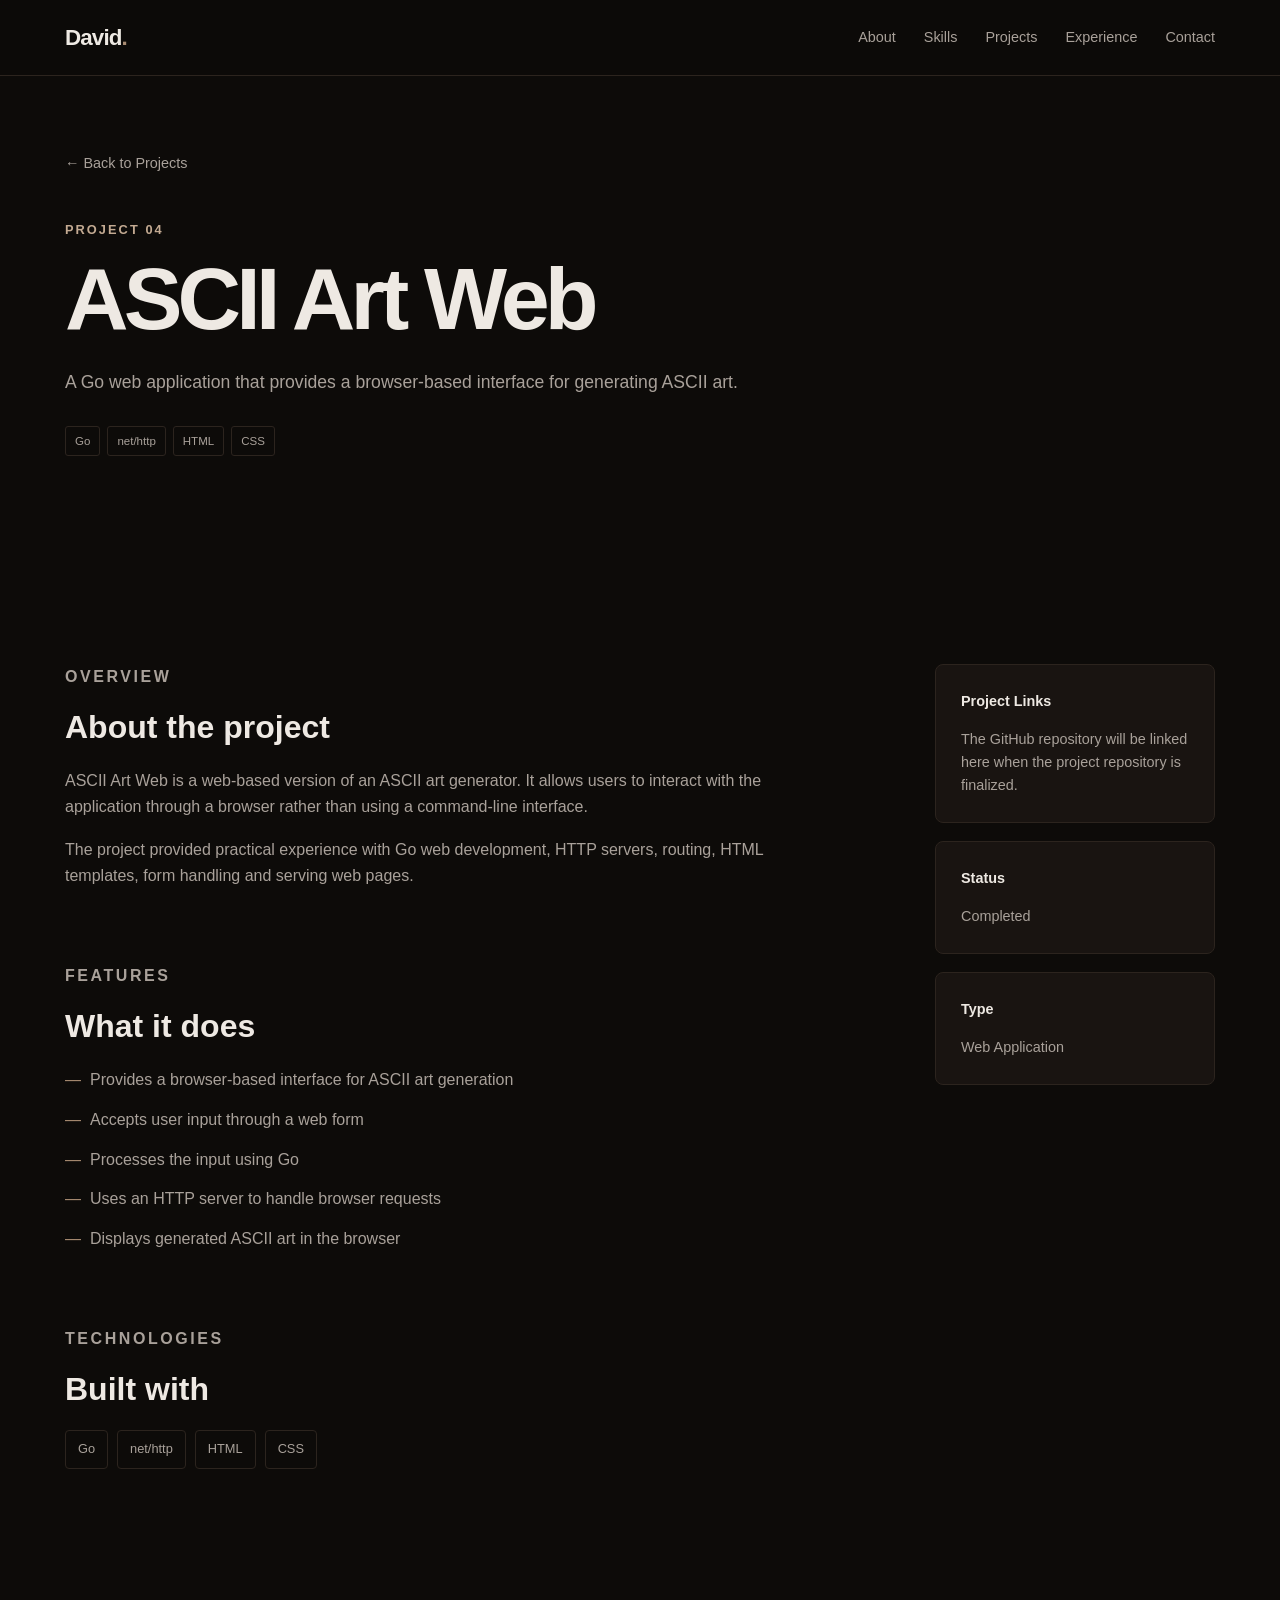
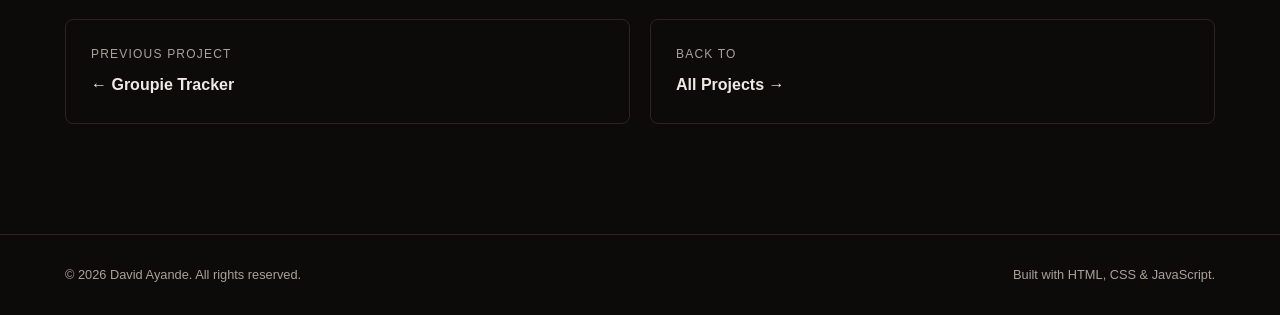
==== projects/ascii-art-web.html @ e3579073 "started building my portfolio" ====
<!DOCTYPE html>
<html lang="en">
<head>
    <meta charset="UTF-8">

    <meta
        name="viewport"
        content="width=device-width, initial-scale=1.0"
    >

    <title>ASCII Art Web | David Ayande</title>

    <meta
        name="description"
        content="A Go-based web application for generating ASCII art, built by David Ayande."
    >

    <link rel="stylesheet" href="../css/style.css">
</head>

<body>

    <!-- =========================
         NAVIGATION
    ========================== -->

    <header class="site-header">

        <nav class="navbar container">

            <a href="../index.html" class="logo">
                David<span>.</span>
            </a>

            <div class="nav-links">

                <a href="../index.html#about">
                    About
                </a>

                <a href="../index.html#skills">
                    Skills
                </a>

                <a href="../index.html#projects">
                    Projects
                </a>

                <a href="../index.html#experience">
                    Experience
                </a>

                <a href="../index.html#contact">
                    Contact
                </a>

            </div>

        </nav>

    </header>


    <main>

        <!-- =========================
             PROJECT HERO
        ========================== -->

        <section class="project-hero section">

            <div class="container">

                <a
                    href="../index.html#projects"
                    class="back-link"
                >
                    ← Back to Projects
                </a>

                <p class="section-label">
                    Project 04
                </p>

                <h1>
                    ASCII Art Web
                </h1>

                <p class="project-intro">
                    A Go web application that provides a browser-based
                    interface for generating ASCII art.
                </p>

                <div class="project-tags">

                    <span>Go</span>
                    <span>net/http</span>
                    <span>HTML</span>
                    <span>CSS</span>

                </div>

            </div>

        </section>


        <!-- =========================
             PROJECT CONTENT
        ========================== -->

        <section class="section">

            <div class="container project-layout">

                <div class="project-main">

                    <!-- Overview -->

                    <div class="project-section">

                        <p class="section-label">
                            Overview
                        </p>

                        <h2>
                            About the project
                        </h2>

                        <p>
                            ASCII Art Web is a web-based version of an
                            ASCII art generator. It allows users to
                            interact with the application through a
                            browser rather than using a command-line
                            interface.
                        </p>

                        <p>
                            The project provided practical experience
                            with Go web development, HTTP servers,
                            routing, HTML templates, form handling
                            and serving web pages.
                        </p>

                    </div>


                    <!-- Features -->

                    <div class="project-section">

                        <p class="section-label">
                            Features
                        </p>

                        <h2>
                            What it does
                        </h2>

                        <ul class="project-list">

                            <li>
                                Provides a browser-based interface
                                for ASCII art generation
                            </li>

                            <li>
                                Accepts user input through a web form
                            </li>

                            <li>
                                Processes the input using Go
                            </li>

                            <li>
                                Uses an HTTP server to handle
                                browser requests
                            </li>

                            <li>
                                Displays generated ASCII art
                                in the browser
                            </li>

                        </ul>

                    </div>


                    <!-- Technologies -->

                    <div class="project-section">

                        <p class="section-label">
                            Technologies
                        </p>

                        <h2>
                            Built with
                        </h2>

                        <div class="technology-list">

                            <span>Go</span>
                            <span>net/http</span>
                            <span>HTML</span>
                            <span>CSS</span>

                        </div>

                    </div>

                </div>


                <!-- =========================
                     SIDEBAR
                ========================== -->

                <aside class="project-sidebar">

                    <div class="project-info-card">

                        <h3>
                            Project Links
                        </h3>

                        <p>
                            The GitHub repository will be linked
                            here when the project repository is
                            finalized.
                        </p>

                    </div>


                    <div class="project-info-card">

                        <h3>
                            Status
                        </h3>

                        <p>
                            Completed
                        </p>

                    </div>


                    <div class="project-info-card">

                        <h3>
                            Type
                        </h3>

                        <p>
                            Web Application
                        </p>

                    </div>

                </aside>

            </div>

        </section>


        <!-- =========================
             PROJECT NAVIGATION
        ========================== -->

        <section class="section project-navigation">

            <div class="container">

                <div class="project-nav-links">

                    <a
                        href="groupie-tracker.html"
                        class="next-project"
                    >
                        <span>Previous Project</span>

                        <strong>
                            ← Groupie Tracker
                        </strong>
                    </a>


                    <a
                        href="../index.html#projects"
                        class="next-project"
                    >
                        <span>Back to</span>

                        <strong>
                            All Projects →
                        </strong>
                    </a>

                </div>

            </div>

        </section>

    </main>


    <!-- =========================
         FOOTER
    ========================== -->

    <footer class="site-footer">

        <div class="container footer-content">

            <p>
                © 2026 David Ayande. All rights reserved.
            </p>

            <p>
                Built with HTML, CSS & JavaScript.
            </p>

        </div>

    </footer>

</body>
</html>
---- css/style.css ----
/* =========================================
   1. RESET & BASIC SETTINGS
========================================= */

* {
    margin: 0;
    padding: 0;
    box-sizing: border-box;
}

html {
    scroll-behavior: smooth;
}

body {
    font-family: Arial, Helvetica, sans-serif;
    background: #0d0b09;
    color: #eee9e3;
    line-height: 1.6;
}


/* =========================================
   2. CSS VARIABLES
========================================= */

:root {
    --background: #0d0b09;
    --background-soft: #15110e;
    --card: #191411;

    --text: #eee9e3;
    --text-muted: #a9a19a;

    --accent: #a88b72;
    --accent-light: #c3aa92;

    --border: #2c241e;

    --max-width: 1150px;

    --transition: 0.3s ease;
}


/* =========================================
   3. LIGHT THEME
========================================= */

body.light-theme {
    --background: #f4f1ed;
    --background-soft: #ebe6df;
    --card: #ffffff;

    --text: #211d19;
    --text-muted: #68615a;

    --accent: #755d47;
    --accent-light: #5e4938;

    --border: #d8d0c7;
}


/* =========================================
   4. GENERAL ELEMENTS
========================================= */

body {
    background: var(--background);
    color: var(--text);
    transition:
        background var(--transition),
        color var(--transition);
}

a {
    color: inherit;
    text-decoration: none;
}

button {
    font: inherit;
}

.container {
    width: min(90%, var(--max-width));
    margin: 0 auto;
}

.section {
    padding: 110px 0;
}

.section-heading {
    max-width: 700px;
    margin-bottom: 55px;
}

.section-label,
.eyebrow {
    color: var(--accent-light);
    font-size: 0.8rem;
    font-weight: 700;
    letter-spacing: 0.16em;
    text-transform: uppercase;
    margin-bottom: 14px;
}

.section-heading h2 {
    font-size: clamp(2rem, 4vw, 3rem);
    line-height: 1.15;
    margin-bottom: 18px;
}

.section-heading > p:last-child {
    color: var(--text-muted);
}


/* =========================================
   5. NAVIGATION
========================================= */

.site-header {
    position: fixed;
    top: 0;
    left: 0;
    width: 100%;
    z-index: 1000;

    background: rgba(13, 11, 9, 0.88);
    border-bottom: 1px solid var(--border);

    backdrop-filter: blur(12px);
}

.light-theme .site-header {
    background: rgba(244, 241, 237, 0.88);
}

.navbar {
    min-height: 75px;

    display: flex;
    align-items: center;
    justify-content: space-between;
}

.logo {
    font-size: 1.4rem;
    font-weight: 700;
    letter-spacing: -0.04em;
}

.logo span {
    color: var(--accent);
}

.nav-links {
    display: flex;
    align-items: center;
    gap: 28px;
}

.nav-links a {
    color: var(--text-muted);
    font-size: 0.9rem;

    transition: color var(--transition);
}

.nav-links a:hover {
    color: var(--text);
}

.theme-toggle,
.menu-toggle {
    border: none;
    background: transparent;
    color: var(--text);

    cursor: pointer;
}

.theme-toggle {
    font-size: 1.2rem;
    margin-left: 8px;
}

.menu-toggle {
    display: none;
    font-size: 1.5rem;
}


/* =========================================
   6. HERO
========================================= */

.hero {
    min-height: 100vh;
    padding-top: 130px;

    display: flex;
    align-items: center;
}

.hero-content {
    display: grid;
    grid-template-columns: 1.2fr 0.8fr;
    align-items: center;
    gap: 80px;
}

.hero-text {
    max-width: 700px;
}

.hero h1 {
    font-size: clamp(3rem, 7vw, 5.8rem);
    line-height: 0.98;
    letter-spacing: -0.055em;
    margin-bottom: 30px;
}

.hero h1 span {
    display: block;
    color: var(--accent-light);
}

.hero-description {
    max-width: 620px;

    color: var(--text-muted);
    font-size: 1.05rem;

    margin-bottom: 35px;
}

.hero-actions {
    display: flex;
    flex-wrap: wrap;
    gap: 14px;
}

.button {
    display: inline-flex;
    align-items: center;
    justify-content: center;

    padding: 13px 22px;

    border-radius: 4px;

    font-size: 0.9rem;
    font-weight: 600;

    transition:
        transform var(--transition),
        background var(--transition),
        color var(--transition),
        border-color var(--transition);
}

.button:hover {
    transform: translateY(-2px);
}

.button-primary {
    background: var(--accent);
    color: #120f0c;
}

.button-primary:hover {
    background: var(--accent-light);
}

.button-secondary {
    border: 1px solid var(--border);
    color: var(--text);
}

.button-secondary:hover {
    border-color: var(--accent);
}

.hero-image {
    display: flex;
    justify-content: center;
}

.hero-image img {
    width: min(100%, 360px);
    aspect-ratio: 1 / 1;

    object-fit: cover;

    border-radius: 8px;

    border: 1px solid var(--border);

    filter: saturate(0.85);
}


/* =========================================
   7. ABOUT
========================================= */

.about-content {
    max-width: 800px;
}

.about-text {
    display: flex;
    flex-direction: column;
    gap: 20px;
}

.about-text p {
    color: var(--text-muted);
    font-size: 1.05rem;
}


/* =========================================
   8. CURRENTLY
========================================= */

.currently-section {
    padding-top: 0;
}

.currently-card {
    display: flex;
    align-items: flex-start;
    gap: 25px;

    padding: 35px;

    background: var(--background-soft);
    border: 1px solid var(--border);
    border-radius: 8px;
}

.currently-icon {
    width: 45px;
    height: 45px;

    flex-shrink: 0;

    display: flex;
    align-items: center;
    justify-content: center;

    border: 1px solid var(--border);
    border-radius: 50%;

    color: var(--accent-light);
}

.currently-card h2 {
    font-size: 1.5rem;
    margin-bottom: 10px;
}

.currently-card p:last-child {
    color: var(--text-muted);
}


/* =========================================
   9. SKILLS
========================================= */

.skills-grid {
    display: grid;
    grid-template-columns: repeat(3, 1fr);
    gap: 18px;
}

.skill-card {
    padding: 30px;

    background: var(--card);
    border: 1px solid var(--border);
    border-radius: 8px;

    transition:
        transform var(--transition),
        border-color var(--transition);
}

.skill-card:hover {
    transform: translateY(-4px);
    border-color: var(--accent);
}

.skill-card h3 {
    font-size: 1.05rem;
    margin-bottom: 18px;
}

.skill-card ul {
    list-style: none;

    display: flex;
    flex-direction: column;
    gap: 9px;
}

.skill-card li {
    color: var(--text-muted);
    font-size: 0.92rem;
}


/* =========================================
   10. PROJECTS
========================================= */

.projects-grid {
    display: grid;
    grid-template-columns: repeat(2, 1fr);
    gap: 20px;
}

.project-card {
    position: relative;

    padding: 35px;

    background: var(--card);
    border: 1px solid var(--border);
    border-radius: 8px;

    transition:
        transform var(--transition),
        border-color var(--transition);
}

.project-card:hover {
    transform: translateY(-5px);
    border-color: var(--accent);
}

.project-number {
    color: var(--accent);

    font-size: 0.75rem;
    font-weight: 700;
    letter-spacing: 0.1em;

    margin-bottom: 25px;
}

.project-card h3 {
    font-size: 1.5rem;
    margin-bottom: 14px;
}

.project-card p {
    color: var(--text-muted);
    font-size: 0.95rem;

    margin-bottom: 25px;
}

.project-tags {
    display: flex;
    flex-wrap: wrap;
    gap: 7px;

    margin-bottom: 28px;
}

.project-tags span {
    padding: 5px 9px;

    border: 1px solid var(--border);
    border-radius: 3px;

    color: var(--text-muted);

    font-size: 0.72rem;
}

.project-link {
    color: var(--accent-light);

    font-size: 0.9rem;
    font-weight: 600;

    transition: color var(--transition);
}

.project-link:hover {
    color: var(--text);
}

.github-link {
    margin-top: 35px;
}


/* =========================================
   11. EXPERIENCE / TIMELINE
========================================= */

.timeline {
    position: relative;

    max-width: 800px;

    border-left: 1px solid var(--border);

    padding-left: 35px;
}

.timeline-item {
    position: relative;
}

.timeline-marker {
    position: absolute;

    width: 11px;
    height: 11px;

    left: -41px;
    top: 7px;

    background: var(--accent);
    border-radius: 50%;
}

.timeline-date {
    color: var(--accent-light);

    font-size: 0.8rem;
    font-weight: 600;

    margin-bottom: 10px;
}

.timeline-content h3 {
    font-size: 1.4rem;
    margin-bottom: 4px;
}

.timeline-content h4 {
    color: var(--text-muted);

    font-size: 0.95rem;
    font-weight: 500;

    margin-bottom: 18px;
}

.timeline-content > p:last-child {
    color: var(--text-muted);
}


/* =========================================
   12. EDUCATION
========================================= */

.education-card {
    max-width: 800px;

    padding: 30px;

    background: var(--card);
    border: 1px solid var(--border);
    border-radius: 8px;
}

.education-date {
    color: var(--accent-light);

    font-size: 0.8rem;
    font-weight: 600;

    margin-bottom: 10px;
}

.education-card h3 {
    font-size: 1.35rem;
    margin-bottom: 8px;
}

.education-card p:last-child {
    color: var(--text-muted);
}


/* =========================================
   13. CONTACT
========================================= */

.contact-section {
    padding-bottom: 130px;
}

.contact-content {
    max-width: 750px;
}

.contact-content h2 {
    font-size: clamp(2.3rem, 5vw, 4rem);
    line-height: 1.05;
    letter-spacing: -0.04em;

    margin-bottom: 20px;
}

.contact-content > p:not(.section-label) {
    color: var(--text-muted);
    margin-bottom: 35px;
}

.contact-links {
    border-top: 1px solid var(--border);
}

.contact-link {
    display: flex;
    align-items: center;
    justify-content: space-between;

    padding: 18px 0;

    border-bottom: 1px solid var(--border);

    color: var(--text-muted);

    transition:
        color var(--transition),
        padding-left var(--transition);
}

.contact-link:hover {
    color: var(--text);
    padding-left: 8px;
}


/* =========================================
   14. FOOTER
========================================= */

.site-footer {
    border-top: 1px solid var(--border);

    padding: 30px 0;
}

.footer-content {
    display: flex;
    align-items: center;
    justify-content: space-between;
    gap: 20px;

    color: var(--text-muted);

    font-size: 0.8rem;
}


/* =========================================
   15. SCROLL REVEAL ANIMATION
========================================= */

.reveal {
    opacity: 0;
    transform: translateY(20px);

    transition:
        opacity 0.7s ease,
        transform 0.7s ease;
}

.reveal.visible {
    opacity: 1;
    transform: translateY(0);
}


/* =========================================
   16. RESPONSIVE DESIGN — TABLETS
========================================= */

@media (max-width: 900px) {

    .hero-content {
        grid-template-columns: 1fr;

        gap: 50px;
    }

    .hero-image {
        justify-content: flex-start;
    }

    .hero-image img {
        width: 280px;
    }

    .skills-grid {
        grid-template-columns: repeat(2, 1fr);
    }
}


/* =========================================
   17. RESPONSIVE DESIGN — MOBILE
========================================= */

@media (max-width: 700px) {

    .section {
        padding: 80px 0;
    }

    .menu-toggle {
        display: block;
    }

    .nav-links {
        position: absolute;

        top: 75px;
        left: 0;

        width: 100%;

        padding: 20px;

        background: var(--background);

        border-bottom: 1px solid var(--border);

        display: none;

        flex-direction: column;
        align-items: flex-start;

        gap: 18px;
    }

    .nav-links.active {
        display: flex;
    }

    .theme-toggle {
        margin-left: 0;
    }

    .hero {
        min-height: auto;
        padding-top: 130px;
        padding-bottom: 80px;
    }

    .hero h1 {
        font-size: clamp(2.8rem, 13vw, 4.5rem);
    }

    .hero-description {
        font-size: 1rem;
    }

    .hero-image img {
        width: 240px;
    }

    .skills-grid,
    .projects-grid {
        grid-template-columns: 1fr;
    }

    .currently-card {
        flex-direction: column;
    }

    .footer-content {
        flex-direction: column;
        align-items: flex-start;
    }
}


/* =========================================
   18. VERY SMALL SCREENS
========================================= */

@media (max-width: 400px) {

    .hero-actions {
        flex-direction: column;
        align-items: stretch;
    }

    .button {
        width: 100%;
    }

    .project-card,
    .skill-card,
    .education-card {
        padding: 25px;
    }
}

/* =========================================
   19. PROJECT PAGE
========================================= */

.project-hero {
    padding-top: 150px;
    padding-bottom: 70px;
}

.back-link {
    display: inline-block;

    color: var(--text-muted);

    font-size: 0.9rem;

    margin-bottom: 45px;

    transition: color var(--transition);
}

.back-link:hover {
    color: var(--text);
}

.project-hero h1 {
    max-width: 900px;

    font-size: clamp(3rem, 7vw, 5.5rem);
    line-height: 1;
    letter-spacing: -0.055em;

    margin-bottom: 25px;
}

.project-intro {
    max-width: 720px;

    color: var(--text-muted);

    font-size: 1.1rem;

    margin-bottom: 30px;
}


/* =========================================
   20. PROJECT LAYOUT
========================================= */

.project-layout {
    display: grid;

    grid-template-columns: minmax(0, 1fr) 280px;

    gap: 80px;

    align-items: start;
}

.project-main {
    max-width: 750px;
}

.project-section {
    margin-bottom: 75px;
}

.project-section:last-child {
    margin-bottom: 0;
}

.project-section h2 {
    font-size: 2rem;

    line-height: 1.2;

    margin-bottom: 22px;
}

.project-section p {
    color: var(--text-muted);

    font-size: 1rem;

    margin-bottom: 18px;
}

.project-section p:last-child {
    margin-bottom: 0;
}


/* =========================================
   21. PROJECT LIST
========================================= */

.project-list {
    list-style: none;

    display: flex;

    flex-direction: column;

    gap: 14px;
}

.project-list li {
    position: relative;

    padding-left: 25px;

    color: var(--text-muted);
}

.project-list li::before {
    content: "—";

    position: absolute;

    left: 0;

    color: var(--accent);
}


/* =========================================
   22. TECHNOLOGY LIST
========================================= */

.technology-list {
    display: flex;

    flex-wrap: wrap;

    gap: 9px;
}

.technology-list span {
    padding: 8px 12px;

    border: 1px solid var(--border);

    border-radius: 4px;

    color: var(--text-muted);

    font-size: 0.8rem;
}


/* =========================================
   23. PROJECT SIDEBAR
========================================= */

.project-sidebar {
    position: sticky;

    top: 110px;

    display: flex;

    flex-direction: column;

    gap: 18px;
}

.project-info-card {
    padding: 25px;

    background: var(--card);

    border: 1px solid var(--border);

    border-radius: 8px;
}

.project-info-card h3 {
    font-size: 0.9rem;

    margin-bottom: 15px;
}

.project-info-card p {
    color: var(--text-muted);

    font-size: 0.9rem;
}

.project-info-card .project-link {
    display: block;

    margin-bottom: 12px;
}

.project-info-card .project-link:last-child {
    margin-bottom: 0;
}


/* =========================================
   24. PROJECT NAVIGATION
========================================= */

.project-navigation {
    padding-top: 40px;
}

.project-nav-links {
    display: grid;

    grid-template-columns: 1fr 1fr;

    gap: 20px;
}

.next-project {
    display: flex;

    flex-direction: column;

    gap: 8px;

    padding: 25px;

    border: 1px solid var(--border);

    border-radius: 8px;

    transition:
        border-color var(--transition),
        transform var(--transition);
}

.next-project:hover {
    border-color: var(--accent);

    transform: translateY(-3px);
}

.next-project span {
    color: var(--text-muted);

    font-size: 0.75rem;

    text-transform: uppercase;

    letter-spacing: 0.1em;
}

.next-project strong {
    color: var(--text);

    font-size: 1rem;
}


/* =========================================
   25. PROJECT PAGE RESPONSIVE DESIGN
========================================= */

@media (max-width: 800px) {

    .project-layout {
        grid-template-columns: 1fr;

        gap: 50px;
    }

    .project-sidebar {
        position: static;

        display: grid;

        grid-template-columns: repeat(2, 1fr);
    }

    .project-info-card:first-child {
        grid-column: 1 / -1;
    }
}


@media (max-width: 600px) {

    .project-hero {
        padding-top: 125px;
    }

    .project-hero h1 {
        font-size: clamp(2.7rem, 13vw, 4rem);
    }

    .project-intro {
        font-size: 1rem;
    }

    .project-section {
        margin-bottom: 55px;
    }

    .project-section h2 {
        font-size: 1.7rem;
    }

    .project-sidebar {
        grid-template-columns: 1fr;
    }

    .project-info-card:first-child {
        grid-column: auto;
    }

    .project-nav-links {
        grid-template-columns: 1fr;
    }
}
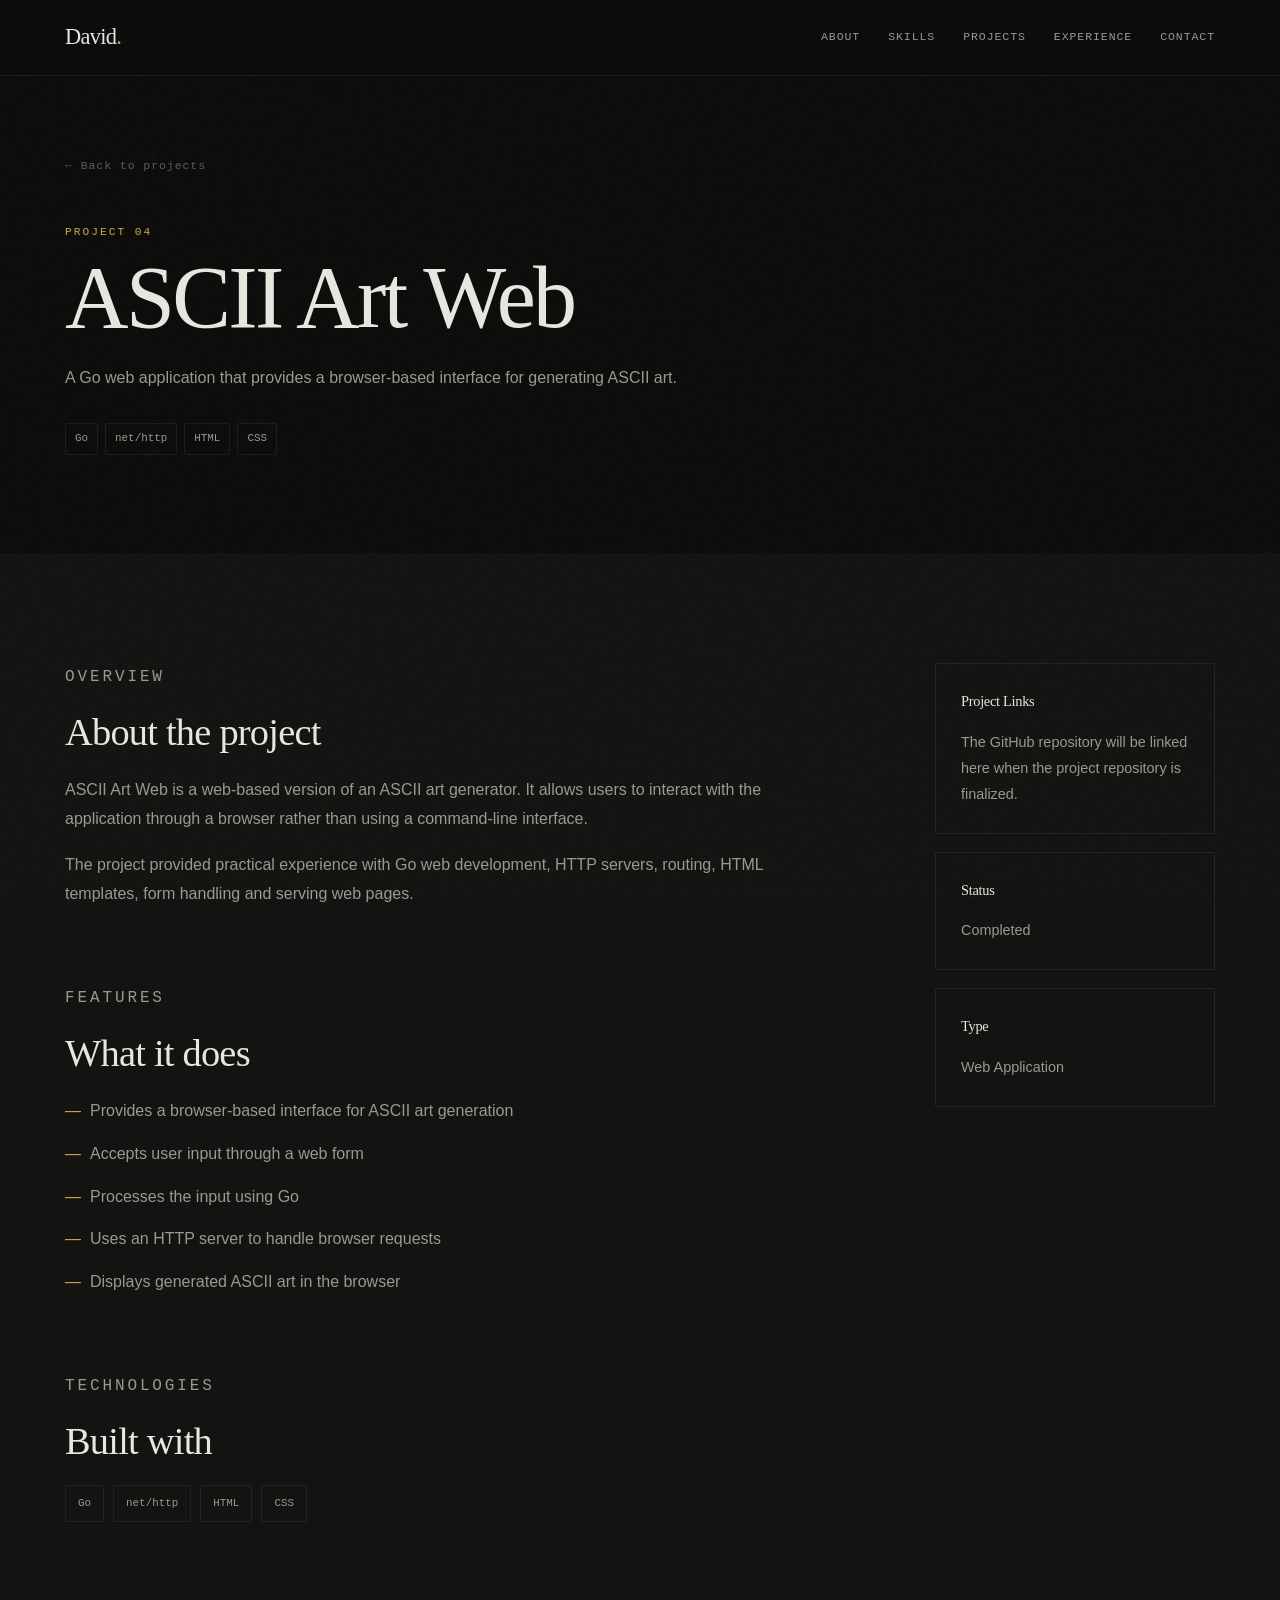
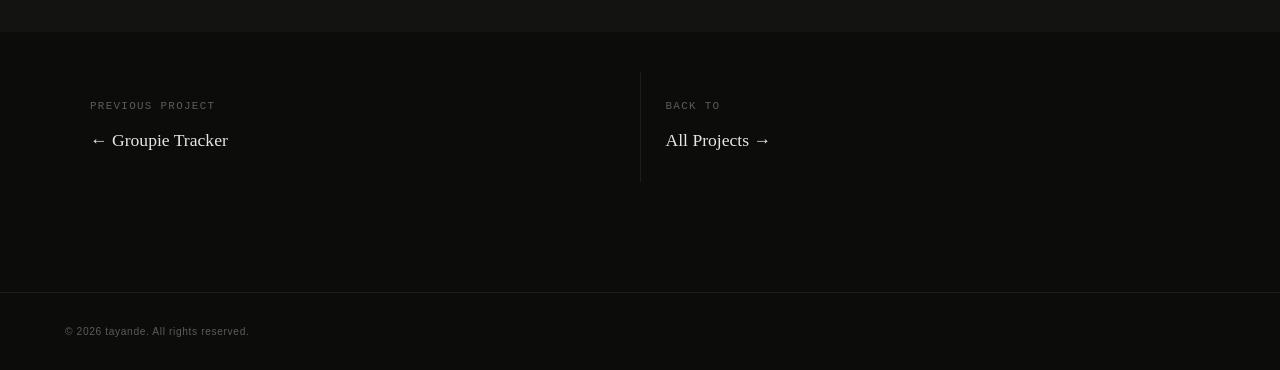
==== commit 2b0f0570: "portfolio site" ====
--- a/projects/ascii-art-web.html
+++ b/projects/ascii-art-web.html
@@ -75,7 +75,7 @@
                     href="../index.html#projects"
                     class="back-link"
                 >
-                    ← Back to Projects
+                    ← Back to projects
                 </a>
 
                 <p class="section-label">
@@ -317,11 +317,7 @@
         <div class="container footer-content">
 
             <p>
-                © 2026 David Ayande. All rights reserved.
-            </p>
-
-            <p>
-                Built with HTML, CSS & JavaScript.
+                © 2026 tayande. All rights reserved.
             </p>
 
         </div>
--- a/css/style.css
+++ b/css/style.css
@@ -1,6 +1,8 @@
-/* =========================================
+/*
+   =========================================
    1. RESET & BASIC SETTINGS
-========================================= */
+   =========================================
+*/
 
 * {
     margin: 0;
@@ -12,67 +14,143 @@
     scroll-behavior: smooth;
 }
 
+:root {
+    --bg: #0c0c0b;
+    --bg-2: #131311;
+    --bg-3: #1a1a17;
+
+    --border: rgba(255, 255, 255, 0.07);
+    --border-h: rgba(255, 255, 255, 0.14);
+
+    --text: #e8e6df;
+    --text-2: #9b9890;
+    --text-3: #5e5c56;
+
+    --accent: #c9a84c;
+    --accent-2: #e2c47a;
+
+    --accent-dim: rgba(201, 168, 76, 0.12);
+    --accent-dim2: rgba(201, 168, 76, 0.06);
+
+    --max-width: 1150px;
+
+    --transition: 0.25s ease;
+}
+
+
+/*
+   =========================================
+   2. BODY
+   =========================================
+*/
+
 body {
-    font-family: Arial, Helvetica, sans-serif;
-    background: #0d0b09;
-    color: #eee9e3;
-    line-height: 1.6;
-}
-
-
-/* =========================================
-   2. CSS VARIABLES
-========================================= */
-
-:root {
-    --background: #0d0b09;
-    --background-soft: #15110e;
-    --card: #191411;
-
-    --text: #eee9e3;
-    --text-muted: #a9a19a;
-
-    --accent: #a88b72;
-    --accent-light: #c3aa92;
-
-    --border: #2c241e;
-
-    --max-width: 1150px;
-
-    --transition: 0.3s ease;
-}
-
-
-/* =========================================
+    position: relative;
+
+    font-family: "DM Sans", sans-serif;
+    font-weight: 300;
+
+    background: var(--bg);
+    color: var(--text);
+
+    line-height: 1.8;
+
+    transition:
+        background 0.25s ease,
+        color 0.25s ease;
+}
+
+/*
+   Subtle film-grain texture
+*/
+
+body::before {
+    content: "";
+
+    position: fixed;
+    inset: 0;
+
+    width: 100%;
+    height: 100%;
+
+    pointer-events: none;
+
+    z-index: 9999;
+
+    opacity: 0.6;
+
+    background-image: url("data:image/svg+xml,%3Csvg viewBox='0 0 180 180' xmlns='http://www.w3.org/2000/svg'%3E%3Cfilter id='noise'%3E%3CfeTurbulence type='fractalNoise' baseFrequency='.85' numOctaves='4' stitchTiles='stitch'/%3E%3C/filter%3E%3Crect width='100%25' height='100%25' filter='url(%23noise)' opacity='.035'/%3E%3C/svg%3E");
+}
+
+
+/*
+   =========================================
    3. LIGHT THEME
-========================================= */
+   =========================================
+*/
 
 body.light-theme {
-    --background: #f4f1ed;
-    --background-soft: #ebe6df;
-    --card: #ffffff;
-
-    --text: #211d19;
-    --text-muted: #68615a;
-
-    --accent: #755d47;
-    --accent-light: #5e4938;
-
-    --border: #d8d0c7;
-}
-
-
-/* =========================================
-   4. GENERAL ELEMENTS
-========================================= */
-
-body {
-    background: var(--background);
-    color: var(--text);
-    transition:
-        background var(--transition),
-        color var(--transition);
-}
+    --bg: #f3f0ea;
+    --bg-2: #eae6de;
+    --bg-3: #dfdad1;
+
+    --border: rgba(30, 27, 22, 0.10);
+    --border-h: rgba(30, 27, 22, 0.18);
+
+    --text: #211f1b;
+    --text-2: #68645d;
+    --text-3: #8b877f;
+
+    --accent: #8d6d20;
+    --accent-2: #a9852f;
+
+    --accent-dim: rgba(141, 109, 32, 0.12);
+    --accent-dim2: rgba(141, 109, 32, 0.06);
+}
+
+
+/*
+   =========================================
+   4. TYPOGRAPHY
+   =========================================
+*/
+
+h1,
+h2,
+h3,
+h4,
+h5,
+h6 {
+    font-family: "Fraunces", serif;
+    font-weight: 300;
+    letter-spacing: -0.02em;
+}
+
+p {
+    font-family: "DM Sans", sans-serif;
+    font-weight: 300;
+}
+
+.section-label,
+.eyebrow,
+.project-number,
+.timeline-date,
+.education-date,
+.project-tags span,
+.technology-list span,
+.button,
+.nav-links a,
+.footer-content,
+.next-project span {
+    font-family: "DM Mono", monospace;
+}
+
+
+/*
+   =========================================
+   5. GENERAL ELEMENTS
+   =========================================
+*/
 
 a {
     color: inherit;
@@ -83,6 +161,24 @@
     font: inherit;
 }
 
+::selection {
+    background: var(--accent-dim);
+    color: var(--accent-2);
+}
+
+::-webkit-scrollbar {
+    width: 4px;
+}
+
+::-webkit-scrollbar-track {
+    background: var(--bg);
+}
+
+::-webkit-scrollbar-thumb {
+    background: var(--text-3);
+    border-radius: 2px;
+}
+
 .container {
     width: min(90%, var(--max-width));
     margin: 0 auto;
@@ -92,6 +188,10 @@
     padding: 110px 0;
 }
 
+.section:nth-of-type(even) {
+    background: var(--bg-2);
+}
+
 .section-heading {
     max-width: 700px;
     margin-bottom: 55px;
@@ -99,44 +199,55 @@
 
 .section-label,
 .eyebrow {
-    color: var(--accent-light);
-    font-size: 0.8rem;
-    font-weight: 700;
-    letter-spacing: 0.16em;
+    color: var(--accent);
+
+    font-size: 0.7rem;
+    font-weight: 400;
+
+    letter-spacing: 0.18em;
     text-transform: uppercase;
+
     margin-bottom: 14px;
 }
 
 .section-heading h2 {
-    font-size: clamp(2rem, 4vw, 3rem);
-    line-height: 1.15;
+    font-size: clamp(1.8rem, 4vw, 2.6rem);
+    line-height: 1.1;
+
     margin-bottom: 18px;
 }
 
 .section-heading > p:last-child {
-    color: var(--text-muted);
-}
-
-
-/* =========================================
-   5. NAVIGATION
-========================================= */
+    color: var(--text-2);
+}
+
+
+/*
+   =========================================
+   6. NAVIGATION
+   =========================================
+*/
 
 .site-header {
     position: fixed;
+
     top: 0;
     left: 0;
+
     width: 100%;
+
     z-index: 1000;
 
-    background: rgba(13, 11, 9, 0.88);
+    background: rgba(12, 12, 11, 0.82);
+
     border-bottom: 1px solid var(--border);
 
-    backdrop-filter: blur(12px);
+    backdrop-filter: blur(16px) saturate(1.4);
+    -webkit-backdrop-filter: blur(16px) saturate(1.4);
 }
 
 .light-theme .site-header {
-    background: rgba(244, 241, 237, 0.88);
+    background: rgba(243, 240, 234, 0.82);
 }
 
 .navbar {
@@ -148,9 +259,12 @@
 }
 
 .logo {
+    font-family: "Fraunces", serif;
+
     font-size: 1.4rem;
-    font-weight: 700;
-    letter-spacing: -0.04em;
+    font-weight: 300;
+
+    letter-spacing: -0.03em;
 }
 
 .logo span {
@@ -164,8 +278,13 @@
 }
 
 .nav-links a {
-    color: var(--text-muted);
-    font-size: 0.9rem;
+    color: var(--text-2);
+
+    font-size: 0.72rem;
+    font-weight: 400;
+
+    letter-spacing: 0.08em;
+    text-transform: uppercase;
 
     transition: color var(--transition);
 }
@@ -184,32 +303,157 @@
 }
 
 .theme-toggle {
-    font-size: 1.2rem;
+    font-family: "DM Mono", monospace;
+
+    font-size: 0.8rem;
+
     margin-left: 8px;
+
+    transition: color var(--transition);
+}
+
+.theme-toggle:hover {
+    color: var(--accent);
 }
 
 .menu-toggle {
     display: none;
-    font-size: 1.5rem;
-}
-
-
-/* =========================================
-   6. HERO
-========================================= */
+
+    width: 22px;
+    height: 18px;
+
+    position: relative;
+}
+
+.menu-toggle::before,
+.menu-toggle::after,
+.menu-toggle span {
+    content: "";
+
+    position: absolute;
+    left: 0;
+
+    width: 22px;
+    height: 1.5px;
+
+    background: var(--text);
+
+    transition:
+        transform 0.25s ease,
+        opacity 0.25s ease;
+}
+
+.menu-toggle::before {
+    top: 0;
+}
+
+.menu-toggle span {
+    top: 8px;
+}
+
+.menu-toggle::after {
+    top: 16px;
+}
+
+
+/*
+   =========================================
+   7. HERO
+   =========================================
+*/
 
 .hero {
+    position: relative;
+
     min-height: 100vh;
+
     padding-top: 130px;
 
     display: flex;
     align-items: center;
+
+    overflow: hidden;
+}
+
+/*
+   Hero grid
+*/
+
+.hero::before {
+    content: "";
+
+    position: absolute;
+
+    inset: 0;
+
+    pointer-events: none;
+
+    background-image:
+        linear-gradient(
+            to right,
+            var(--border) 1px,
+            transparent 1px
+        ),
+        linear-gradient(
+            to bottom,
+            var(--border) 1px,
+            transparent 1px
+        );
+
+    background-size: 60px 60px;
+
+    mask-image: linear-gradient(
+        to bottom,
+        transparent 0%,
+        transparent 25%,
+        black 85%,
+        black 100%
+    );
+
+    -webkit-mask-image: linear-gradient(
+        to bottom,
+        transparent 0%,
+        transparent 25%,
+        black 85%,
+        black 100%
+    );
+}
+
+/*
+   Hero glow
+*/
+
+.hero::after {
+    content: "";
+
+    position: absolute;
+
+    width: 700px;
+    height: 400px;
+
+    bottom: -180px;
+    left: 50%;
+
+    transform: translateX(-50%);
+
+    pointer-events: none;
+
+    background: radial-gradient(
+        ellipse,
+        rgba(201, 168, 76, 0.08),
+        transparent 70%
+    );
 }
 
 .hero-content {
+    position: relative;
+    z-index: 1;
+
     display: grid;
     grid-template-columns: 1.2fr 0.8fr;
+
     align-items: center;
+
     gap: 80px;
 }
 
@@ -218,22 +462,31 @@
 }
 
 .hero h1 {
-    font-size: clamp(3rem, 7vw, 5.8rem);
-    line-height: 0.98;
-    letter-spacing: -0.055em;
+    font-size: clamp(3rem, 8vw, 7rem);
+
+    line-height: 0.95;
+
+    letter-spacing: -0.03em;
+
     margin-bottom: 30px;
 }
 
 .hero h1 span {
     display: block;
-    color: var(--accent-light);
+
+    color: var(--accent);
+
+    font-style: italic;
 }
 
 .hero-description {
     max-width: 620px;
 
-    color: var(--text-muted);
-    font-size: 1.05rem;
+    color: var(--text-2);
+
+    font-size: 1rem;
+
+    line-height: 1.8;
 
     margin-bottom: 35px;
 }
@@ -241,26 +494,31 @@
 .hero-actions {
     display: flex;
     flex-wrap: wrap;
+
     gap: 14px;
 }
 
 .button {
     display: inline-flex;
+
     align-items: center;
     justify-content: center;
 
     padding: 13px 22px;
 
-    border-radius: 4px;
-
-    font-size: 0.9rem;
-    font-weight: 600;
+    border-radius: 2px;
+
+    font-size: 0.75rem;
+    font-weight: 400;
+
+    letter-spacing: 0.08em;
+    text-transform: uppercase;
 
     transition:
-        transform var(--transition),
-        background var(--transition),
-        color var(--transition),
-        border-color var(--transition);
+        transform 0.25s ease,
+        background 0.25s ease,
+        color 0.25s ease,
+        border-color 0.25s ease;
 }
 
 .button:hover {
@@ -269,20 +527,25 @@
 
 .button-primary {
     background: var(--accent);
-    color: #120f0c;
+    color: #100f0c;
+
+    border: 1px solid var(--accent);
 }
 
 .button-primary:hover {
-    background: var(--accent-light);
+    background: var(--accent-2);
+    border-color: var(--accent-2);
 }
 
 .button-secondary {
     border: 1px solid var(--border);
+
     color: var(--text);
 }
 
 .button-secondary:hover {
     border-color: var(--accent);
+    color: var(--accent);
 }
 
 .hero-image {
@@ -292,21 +555,81 @@
 
 .hero-image img {
     width: min(100%, 360px);
+
     aspect-ratio: 1 / 1;
 
     object-fit: cover;
 
-    border-radius: 8px;
+    border-radius: 2px;
 
     border: 1px solid var(--border);
 
-    filter: saturate(0.85);
-}
-
-
-/* =========================================
-   7. ABOUT
-========================================= */
+    filter: saturate(0.8);
+}
+
+
+/*
+   =========================================
+   8. HERO ENTRANCE ANIMATION
+   =========================================
+*/
+
+@keyframes fadeUp {
+    from {
+        opacity: 0;
+        transform: translateY(20px);
+    }
+
+    to {
+        opacity: 1;
+        transform: translateY(0);
+    }
+}
+
+.hero-tag,
+.hero-name,
+.hero-title,
+.hero-desc,
+.hero-actions,
+.hero-stats {
+    opacity: 0;
+
+    animation-name: fadeUp;
+    animation-duration: 0.8s;
+    animation-timing-function: ease;
+    animation-fill-mode: forwards;
+}
+
+.hero-tag {
+    animation-delay: 0.2s;
+}
+
+.hero-name {
+    animation-delay: 0.35s;
+}
+
+.hero-title {
+    animation-delay: 0.5s;
+}
+
+.hero-desc {
+    animation-delay: 0.65s;
+}
+
+.hero-actions {
+    animation-delay: 0.8s;
+}
+
+.hero-stats {
+    animation-delay: 0.95s;
+}
+
+
+/*
+   =========================================
+   9. ABOUT
+   =========================================
+*/
 
 .about-content {
     max-width: 800px;
@@ -314,19 +637,26 @@
 
 .about-text {
     display: flex;
+
     flex-direction: column;
+
     gap: 20px;
 }
 
 .about-text p {
-    color: var(--text-muted);
-    font-size: 1.05rem;
-}
-
-
-/* =========================================
-   8. CURRENTLY
-========================================= */
+    color: var(--text-2);
+
+    font-size: 1rem;
+
+    line-height: 1.8;
+}
+
+
+/*
+   =========================================
+   10. CURRENTLY
+   =========================================
+*/
 
 .currently-section {
     padding-top: 0;
@@ -334,14 +664,27 @@
 
 .currently-card {
     display: flex;
+
     align-items: flex-start;
+
     gap: 25px;
 
     padding: 35px;
 
-    background: var(--background-soft);
+    background: var(--bg);
+
     border: 1px solid var(--border);
-    border-radius: 8px;
+
+    border-radius: 2px;
+
+    transition:
+        background 0.25s ease,
+        border-color 0.25s ease;
+}
+
+.currently-card:hover {
+    background: var(--bg-3);
+    border-color: var(--border-h);
 }
 
 .currently-icon {
@@ -351,54 +694,68 @@
     flex-shrink: 0;
 
     display: flex;
+
     align-items: center;
     justify-content: center;
 
     border: 1px solid var(--border);
+
     border-radius: 50%;
 
-    color: var(--accent-light);
+    color: var(--accent);
+
+    background: var(--accent-dim);
 }
 
 .currently-card h2 {
     font-size: 1.5rem;
+
     margin-bottom: 10px;
 }
 
 .currently-card p:last-child {
-    color: var(--text-muted);
-}
-
-
-/* =========================================
-   9. SKILLS
-========================================= */
+    color: var(--text-2);
+}
+
+
+/*
+   =========================================
+   11. SKILLS
+   =========================================
+*/
 
 .skills-grid {
     display: grid;
+
     grid-template-columns: repeat(3, 1fr);
-    gap: 18px;
+
+    gap: 1px;
+
+    background: var(--border);
 }
 
 .skill-card {
     padding: 30px;
 
-    background: var(--card);
-    border: 1px solid var(--border);
-    border-radius: 8px;
+    background: var(--bg);
+
+    border: none;
+    border-radius: 0;
 
     transition:
-        transform var(--transition),
-        border-color var(--transition);
+        background 0.25s ease,
+        transform 0.25s ease;
 }
 
 .skill-card:hover {
-    transform: translateY(-4px);
-    border-color: var(--accent);
+    background: var(--bg-3);
+
+    transform: translateY(-2px);
 }
 
 .skill-card h3 {
-    font-size: 1.05rem;
+    font-size: 1.2rem;
+
     margin-bottom: 18px;
 }
 
@@ -406,24 +763,35 @@
     list-style: none;
 
     display: flex;
+
     flex-direction: column;
+
     gap: 9px;
 }
 
 .skill-card li {
-    color: var(--text-muted);
-    font-size: 0.92rem;
-}
-
-
-/* =========================================
-   10. PROJECTS
-========================================= */
+    color: var(--text-2);
+
+    font-size: 0.95rem;
+
+    line-height: 1.7;
+}
+
+
+/*
+   =========================================
+   12. PROJECTS
+   =========================================
+*/
 
 .projects-grid {
     display: grid;
+
     grid-template-columns: repeat(2, 1fr);
-    gap: 20px;
+
+    gap: 1px;
+
+    background: var(--border);
 }
 
 .project-card {
@@ -431,45 +799,83 @@
 
     padding: 35px;
 
-    background: var(--card);
-    border: 1px solid var(--border);
-    border-radius: 8px;
+    background: var(--bg);
+
+    border: none;
+
+    border-radius: 0;
+
+    overflow: hidden;
 
     transition:
-        transform var(--transition),
-        border-color var(--transition);
+        transform 0.25s ease,
+        background 0.25s ease;
+}
+
+/*
+   Left accent bar
+*/
+
+.project-card::before {
+    content: "";
+
+    position: absolute;
+
+    top: 0;
+    left: 0;
+
+    width: 2px;
+    height: 100%;
+
+    background: var(--border);
+
+    transition: background 0.25s ease;
 }
 
 .project-card:hover {
-    transform: translateY(-5px);
-    border-color: var(--accent);
+    transform: translateY(-3px);
+
+    background: var(--bg-2);
+}
+
+.project-card:hover::before {
+    background: var(--accent);
 }
 
 .project-number {
     color: var(--accent);
 
-    font-size: 0.75rem;
-    font-weight: 700;
-    letter-spacing: 0.1em;
+    font-size: 0.68rem;
+    font-weight: 400;
+
+    letter-spacing: 0.14em;
 
     margin-bottom: 25px;
 }
 
 .project-card h3 {
-    font-size: 1.5rem;
+    font-size: clamp(1.25rem, 2.5vw, 1.65rem);
+
+    line-height: 1.15;
+
     margin-bottom: 14px;
 }
 
 .project-card p {
-    color: var(--text-muted);
+    color: var(--text-2);
+
     font-size: 0.95rem;
+
+    line-height: 1.8;
 
     margin-bottom: 25px;
 }
 
 .project-tags {
     display: flex;
+
     flex-wrap: wrap;
+
     gap: 7px;
 
     margin-bottom: 28px;
@@ -479,24 +885,59 @@
     padding: 5px 9px;
 
     border: 1px solid var(--border);
-    border-radius: 3px;
-
-    color: var(--text-muted);
+
+    border-radius: 2px;
+
+    color: var(--text-2);
+
+    background: transparent;
+
+    font-size: 0.68rem;
+
+    transition:
+        border-color 0.2s ease,
+        color 0.2s ease,
+        background 0.2s ease;
+}
+
+.project-card:hover .project-tags span {
+    border-color: var(--accent);
+
+    color: var(--accent);
+
+    background: var(--accent-dim2);
+}
+
+.project-link {
+    color: var(--text-3);
+
+    font-family: "DM Mono", monospace;
 
     font-size: 0.72rem;
-}
-
-.project-link {
-    color: var(--accent-light);
-
-    font-size: 0.9rem;
-    font-weight: 600;
-
-    transition: color var(--transition);
+
+    letter-spacing: 0.08em;
+    text-transform: uppercase;
+
+    transition:
+        color 0.2s ease;
+}
+
+.project-link::after {
+    content: "→";
+
+    display: inline-block;
+
+    margin-left: 7px;
+
+    transition: transform 0.2s ease;
 }
 
 .project-link:hover {
-    color: var(--text);
+    color: var(--accent);
+}
+
+.project-link:hover::after {
+    transform: translateX(4px);
 }
 
 .github-link {
@@ -504,9 +945,11 @@
 }
 
 
-/* =========================================
-   11. EXPERIENCE / TIMELINE
-========================================= */
+/*
+   =========================================
+   13. EXPERIENCE / TIMELINE
+   =========================================
+*/
 
 .timeline {
     position: relative;
@@ -525,80 +968,108 @@
 .timeline-marker {
     position: absolute;
 
-    width: 11px;
-    height: 11px;
-
-    left: -41px;
-    top: 7px;
+    width: 8px;
+    height: 8px;
+
+    left: -40px;
+    top: 8px;
 
     background: var(--accent);
+
     border-radius: 50%;
 }
 
 .timeline-date {
-    color: var(--accent-light);
-
-    font-size: 0.8rem;
-    font-weight: 600;
+    color: var(--accent);
+
+    font-size: 0.68rem;
+    font-weight: 400;
+
+    letter-spacing: 0.1em;
 
     margin-bottom: 10px;
 }
 
 .timeline-content h3 {
     font-size: 1.4rem;
+
     margin-bottom: 4px;
 }
 
 .timeline-content h4 {
-    color: var(--text-muted);
-
-    font-size: 0.95rem;
-    font-weight: 500;
+    color: var(--text-2);
+
+    font-family: "DM Mono", monospace;
+
+    font-size: 0.72rem;
+    font-weight: 400;
+
+    letter-spacing: 0.06em;
 
     margin-bottom: 18px;
 }
 
 .timeline-content > p:last-child {
-    color: var(--text-muted);
-}
-
-
-/* =========================================
-   12. EDUCATION
-========================================= */
+    color: var(--text-2);
+
+    line-height: 1.8;
+}
+
+
+/*
+   =========================================
+   14. EDUCATION
+   =========================================
+*/
 
 .education-card {
     max-width: 800px;
 
     padding: 30px;
 
-    background: var(--card);
+    background: var(--bg);
+
     border: 1px solid var(--border);
-    border-radius: 8px;
+
+    border-radius: 2px;
+
+    transition:
+        background 0.25s ease,
+        border-color 0.25s ease;
+}
+
+.education-card:hover {
+    background: var(--bg-3);
+    border-color: var(--border-h);
 }
 
 .education-date {
-    color: var(--accent-light);
-
-    font-size: 0.8rem;
-    font-weight: 600;
+    color: var(--accent);
+
+    font-size: 0.68rem;
+    font-weight: 400;
+
+    letter-spacing: 0.1em;
 
     margin-bottom: 10px;
 }
 
 .education-card h3 {
     font-size: 1.35rem;
+
     margin-bottom: 8px;
 }
 
 .education-card p:last-child {
-    color: var(--text-muted);
-}
-
-
-/* =========================================
-   13. CONTACT
-========================================= */
+    color: var(--text-2);
+}
+
+
+/*
+   =========================================
+   15. CONTACT
+   =========================================
+*/
 
 .contact-section {
     padding-bottom: 130px;
@@ -609,15 +1080,18 @@
 }
 
 .contact-content h2 {
-    font-size: clamp(2.3rem, 5vw, 4rem);
-    line-height: 1.05;
-    letter-spacing: -0.04em;
+    font-size: clamp(1.5rem, 3vw, 2.1rem);
+
+    line-height: 1.2;
+
+    letter-spacing: -0.02em;
 
     margin-bottom: 20px;
 }
 
 .contact-content > p:not(.section-label) {
-    color: var(--text-muted);
+    color: var(--text-2);
+
     margin-bottom: 35px;
 }
 
@@ -627,6 +1101,7 @@
 
 .contact-link {
     display: flex;
+
     align-items: center;
     justify-content: space-between;
 
@@ -634,22 +1109,25 @@
 
     border-bottom: 1px solid var(--border);
 
-    color: var(--text-muted);
+    color: var(--text-2);
 
     transition:
-        color var(--transition),
-        padding-left var(--transition);
+        color 0.25s ease,
+        transform 0.25s ease;
 }
 
 .contact-link:hover {
-    color: var(--text);
-    padding-left: 8px;
-}
-
-
-/* =========================================
-   14. FOOTER
-========================================= */
+    color: var(--accent);
+
+    transform: translateX(4px);
+}
+
+
+/*
+   =========================================
+   16. FOOTER
+   =========================================
+*/
 
 .site-footer {
     border-top: 1px solid var(--border);
@@ -659,23 +1137,30 @@
 
 .footer-content {
     display: flex;
+
     align-items: center;
     justify-content: space-between;
+
     gap: 20px;
 
-    color: var(--text-muted);
-
-    font-size: 0.8rem;
-}
-
-
-/* =========================================
-   15. SCROLL REVEAL ANIMATION
-========================================= */
+    color: var(--text-3);
+
+    font-size: 0.64rem;
+
+    letter-spacing: 0.06em;
+}
+
+
+/*
+   =========================================
+   17. SCROLL REVEAL
+   =========================================
+*/
 
 .reveal {
     opacity: 0;
-    transform: translateY(20px);
+
+    transform: translateY(24px);
 
     transition:
         opacity 0.7s ease,
@@ -684,13 +1169,16 @@
 
 .reveal.visible {
     opacity: 1;
-    transform: translateY(0);
-}
-
-
-/* =========================================
-   16. RESPONSIVE DESIGN — TABLETS
-========================================= */
+
+    transform: none;
+}
+
+
+/*
+   =========================================
+   18. RESPONSIVE — TABLETS
+   =========================================
+*/
 
 @media (max-width: 900px) {
 
@@ -714,9 +1202,11 @@
 }
 
 
-/* =========================================
-   17. RESPONSIVE DESIGN — MOBILE
-========================================= */
+/*
+   =========================================
+   19. RESPONSIVE — MOBILE
+   =========================================
+*/
 
 @media (max-width: 700px) {
 
@@ -738,13 +1228,14 @@
 
         padding: 20px;
 
-        background: var(--background);
+        background: var(--bg);
 
         border-bottom: 1px solid var(--border);
 
         display: none;
 
         flex-direction: column;
+
         align-items: flex-start;
 
         gap: 18px;
@@ -760,6 +1251,7 @@
 
     .hero {
         min-height: auto;
+
         padding-top: 130px;
         padding-bottom: 80px;
     }
@@ -769,7 +1261,7 @@
     }
 
     .hero-description {
-        font-size: 1rem;
+        font-size: 0.95rem;
     }
 
     .hero-image img {
@@ -787,19 +1279,23 @@
 
     .footer-content {
         flex-direction: column;
+
         align-items: flex-start;
     }
 }
 
 
-/* =========================================
-   18. VERY SMALL SCREENS
-========================================= */
+/*
+   =========================================
+   20. VERY SMALL SCREENS
+   =========================================
+*/
 
 @media (max-width: 400px) {
 
     .hero-actions {
         flex-direction: column;
+
         align-items: stretch;
     }
 
@@ -814,21 +1310,29 @@
     }
 }
 
-/* =========================================
-   19. PROJECT PAGE
-========================================= */
+
+/*
+   =========================================
+   21. PROJECT PAGE
+   =========================================
+*/
 
 .project-hero {
     padding-top: 150px;
+
     padding-bottom: 70px;
 }
 
 .back-link {
     display: inline-block;
 
-    color: var(--text-muted);
-
-    font-size: 0.9rem;
+    color: var(--text-3);
+
+    font-family: "DM Mono", monospace;
+
+    font-size: 0.72rem;
+
+    letter-spacing: 0.08em;
 
     margin-bottom: 45px;
 
@@ -836,15 +1340,17 @@
 }
 
 .back-link:hover {
-    color: var(--text);
+    color: var(--accent);
 }
 
 .project-hero h1 {
     max-width: 900px;
 
     font-size: clamp(3rem, 7vw, 5.5rem);
-    line-height: 1;
-    letter-spacing: -0.055em;
+
+    line-height: 0.95;
+
+    letter-spacing: -0.03em;
 
     margin-bottom: 25px;
 }
@@ -852,17 +1358,21 @@
 .project-intro {
     max-width: 720px;
 
-    color: var(--text-muted);
-
-    font-size: 1.1rem;
+    color: var(--text-2);
+
+    font-size: 1rem;
+
+    line-height: 1.8;
 
     margin-bottom: 30px;
 }
 
 
-/* =========================================
-   20. PROJECT LAYOUT
-========================================= */
+/*
+   =========================================
+   22. PROJECT LAYOUT
+   =========================================
+*/
 
 .project-layout {
     display: grid;
@@ -887,17 +1397,19 @@
 }
 
 .project-section h2 {
-    font-size: 2rem;
-
-    line-height: 1.2;
+    font-size: clamp(1.8rem, 4vw, 2.4rem);
+
+    line-height: 1.15;
 
     margin-bottom: 22px;
 }
 
 .project-section p {
-    color: var(--text-muted);
+    color: var(--text-2);
 
     font-size: 1rem;
+
+    line-height: 1.8;
 
     margin-bottom: 18px;
 }
@@ -907,9 +1419,11 @@
 }
 
 
-/* =========================================
-   21. PROJECT LIST
-========================================= */
+/*
+   =========================================
+   23. PROJECT LIST
+   =========================================
+*/
 
 .project-list {
     list-style: none;
@@ -926,7 +1440,7 @@
 
     padding-left: 25px;
 
-    color: var(--text-muted);
+    color: var(--text-2);
 }
 
 .project-list li::before {
@@ -940,9 +1454,11 @@
 }
 
 
-/* =========================================
-   22. TECHNOLOGY LIST
-========================================= */
+/*
+   =========================================
+   24. TECHNOLOGY LIST
+   =========================================
+*/
 
 .technology-list {
     display: flex;
@@ -957,17 +1473,34 @@
 
     border: 1px solid var(--border);
 
-    border-radius: 4px;
-
-    color: var(--text-muted);
-
-    font-size: 0.8rem;
-}
-
-
-/* =========================================
-   23. PROJECT SIDEBAR
-========================================= */
+    border-radius: 2px;
+
+    color: var(--text-2);
+
+    background: transparent;
+
+    font-size: 0.68rem;
+
+    transition:
+        border-color 0.2s ease,
+        color 0.2s ease,
+        background 0.2s ease;
+}
+
+.technology-list span:hover {
+    border-color: var(--accent);
+
+    color: var(--accent);
+
+    background: var(--accent-dim2);
+}
+
+
+/*
+   =========================================
+   25. PROJECT SIDEBAR
+   =========================================
+*/
 
 .project-sidebar {
     position: sticky;
@@ -984,11 +1517,21 @@
 .project-info-card {
     padding: 25px;
 
-    background: var(--card);
+    background: var(--bg-2);
 
     border: 1px solid var(--border);
 
-    border-radius: 8px;
+    border-radius: 2px;
+
+    transition:
+        background 0.25s ease,
+        border-color 0.25s ease;
+}
+
+.project-info-card:hover {
+    background: var(--bg-3);
+
+    border-color: var(--border-h);
 }
 
 .project-info-card h3 {
@@ -998,7 +1541,7 @@
 }
 
 .project-info-card p {
-    color: var(--text-muted);
+    color: var(--text-2);
 
     font-size: 0.9rem;
 }
@@ -1014,9 +1557,11 @@
 }
 
 
-/* =========================================
-   24. PROJECT NAVIGATION
-========================================= */
+/*
+   =========================================
+   26. PROJECT NAVIGATION
+   =========================================
+*/
 
 .project-navigation {
     padding-top: 40px;
@@ -1027,7 +1572,9 @@
 
     grid-template-columns: 1fr 1fr;
 
-    gap: 20px;
+    gap: 1px;
+
+    background: var(--border);
 }
 
 .next-project {
@@ -1039,41 +1586,49 @@
 
     padding: 25px;
 
-    border: 1px solid var(--border);
-
-    border-radius: 8px;
+    background: var(--bg);
+
+    border: none;
+
+    border-radius: 0;
 
     transition:
-        border-color var(--transition),
-        transform var(--transition);
+        background 0.25s ease,
+        transform 0.25s ease;
 }
 
 .next-project:hover {
-    border-color: var(--accent);
-
-    transform: translateY(-3px);
+    background: var(--bg-3);
+
+    transform: translateY(-2px);
 }
 
 .next-project span {
-    color: var(--text-muted);
-
-    font-size: 0.75rem;
+    color: var(--text-3);
+
+    font-size: 0.68rem;
 
     text-transform: uppercase;
 
-    letter-spacing: 0.1em;
+    letter-spacing: 0.12em;
 }
 
 .next-project strong {
     color: var(--text);
 
-    font-size: 1rem;
-}
-
-
-/* =========================================
-   25. PROJECT PAGE RESPONSIVE DESIGN
-========================================= */
+    font-family: "Fraunces", serif;
+
+    font-size: 1.1rem;
+
+    font-weight: 300;
+}
+
+
+/*
+   =========================================
+   27. PROJECT PAGE RESPONSIVE
+   =========================================
+*/
 
 @media (max-width: 800px) {
 
@@ -1108,7 +1663,7 @@
     }
 
     .project-intro {
-        font-size: 1rem;
+        font-size: 0.95rem;
     }
 
     .project-section {
@@ -1130,4 +1685,26 @@
     .project-nav-links {
         grid-template-columns: 1fr;
     }
+}
+
+
+/*
+   =========================================
+   28. REDUCED MOTION
+   =========================================
+*/
+
+@media (prefers-reduced-motion: reduce) {
+
+    html {
+        scroll-behavior: auto;
+    }
+
+    *,
+    *::before,
+    *::after {
+        animation-duration: 0.01ms !important;
+        animation-iteration-count: 1 !important;
+        transition-duration: 0.01ms !important;
+    }
 }
